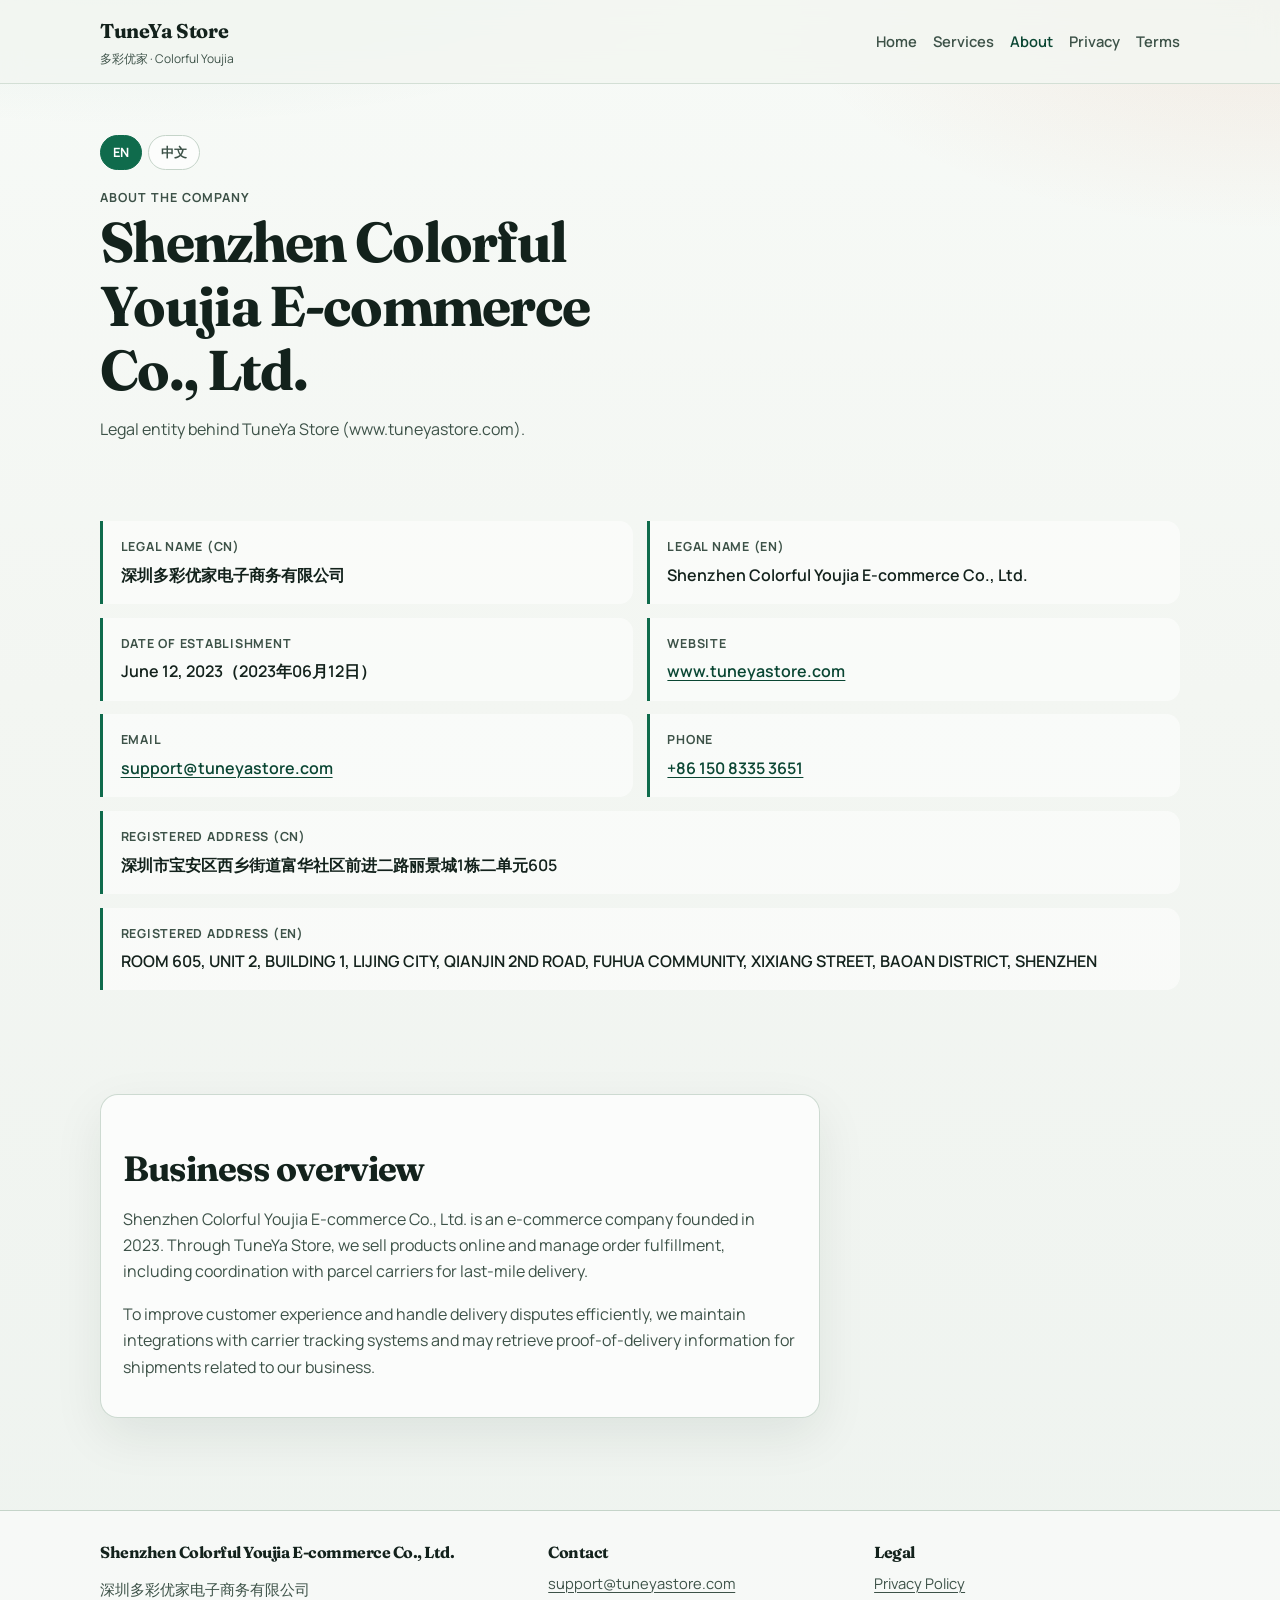
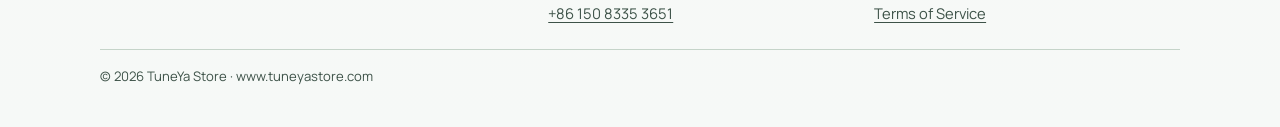
==== about.html @ a7aed3fa "Add TuneYa Store company website for carrier API review. Static bilingual site with privacy/terms fo" ====
<!DOCTYPE html>
<html lang="en">
<head>
  <meta charset="UTF-8" />
  <meta name="viewport" content="width=device-width, initial-scale=1" />
  <title>About | Shenzhen Colorful Youjia E-commerce Co., Ltd.</title>
  <meta name="description" content="Company information for Shenzhen Colorful Youjia E-commerce Co., Ltd. (TuneYa Store)." />
  <link rel="canonical" href="https://www.tuneyastore.com/about.html" />
  <link rel="preconnect" href="https://fonts.googleapis.com" />
  <link rel="preconnect" href="https://fonts.gstatic.com" crossorigin />
  <link href="https://fonts.googleapis.com/css2?family=Fraunces:opsz,wght@9..144,560;9..144,700&family=Manrope:wght@400;600;700&display=swap" rel="stylesheet" />
  <link rel="stylesheet" href="/assets/styles.css" />
</head>
<body>
  <header class="site-header">
    <div class="wrap nav">
      <a class="brand" href="/">
        <strong>TuneYa Store</strong>
        <span>多彩优家 · Colorful Youjia</span>
      </a>
      <nav>
        <ul class="nav-links">
          <li><a href="/"><span class="inline-lang" data-lang-block="en">Home</span><span class="inline-lang" data-lang-block="zh">首页</span></a></li>
          <li><a href="/services.html"><span class="inline-lang" data-lang-block="en">Services</span><span class="inline-lang" data-lang-block="zh">服务</span></a></li>
          <li><a href="/about.html" aria-current="page"><span class="inline-lang" data-lang-block="en">About</span><span class="inline-lang" data-lang-block="zh">关于</span></a></li>
          <li><a href="/privacy.html"><span class="inline-lang" data-lang-block="en">Privacy</span><span class="inline-lang" data-lang-block="zh">隐私</span></a></li>
          <li><a href="/terms.html"><span class="inline-lang" data-lang-block="en">Terms</span><span class="inline-lang" data-lang-block="zh">条款</span></a></li>
        </ul>
      </nav>
    </div>
  </header>

  <main class="wrap">
    <div class="page-hero">
      <div class="lang-switch" role="group" aria-label="Language">
        <button type="button" data-set-lang="en" aria-pressed="true">EN</button>
        <button type="button" data-set-lang="zh" aria-pressed="false">中文</button>
      </div>
      <div data-lang-block="en">
        <p class="eyebrow">About the company</p>
        <h1>Shenzhen Colorful Youjia E-commerce Co., Ltd.</h1>
        <p>Legal entity behind TuneYa Store (www.tuneyastore.com).</p>
      </div>
      <div data-lang-block="zh">
        <p class="eyebrow">关于公司</p>
        <h1>深圳多彩优家电子商务有限公司</h1>
        <p>TuneYa Store（www.tuneyastore.com）的运营主体。</p>
      </div>
    </div>

    <section class="section">
      <dl class="meta-grid">
        <div class="meta-item">
          <dt data-lang-block="en">Legal name (CN)</dt>
          <dt data-lang-block="zh">中文名称</dt>
          <dd>深圳多彩优家电子商务有限公司</dd>
        </div>
        <div class="meta-item">
          <dt data-lang-block="en">Legal name (EN)</dt>
          <dt data-lang-block="zh">英文名称</dt>
          <dd>Shenzhen Colorful Youjia E-commerce Co., Ltd.</dd>
        </div>
        <div class="meta-item">
          <dt data-lang-block="en">Date of establishment</dt>
          <dt data-lang-block="zh">成立日期</dt>
          <dd>June 12, 2023（2023年06月12日）</dd>
        </div>
        <div class="meta-item">
          <dt data-lang-block="en">Website</dt>
          <dt data-lang-block="zh">官网</dt>
          <dd><a href="https://www.tuneyastore.com">www.tuneyastore.com</a></dd>
        </div>
        <div class="meta-item">
          <dt data-lang-block="en">Email</dt>
          <dt data-lang-block="zh">邮箱</dt>
          <dd><a href="mailto:support@tuneyastore.com">support@tuneyastore.com</a></dd>
        </div>
        <div class="meta-item">
          <dt data-lang-block="en">Phone</dt>
          <dt data-lang-block="zh">电话</dt>
          <dd><a href="tel:+8615083353651">+86 150 8335 3651</a></dd>
        </div>
        <div class="meta-item" style="grid-column: 1 / -1">
          <dt data-lang-block="en">Registered address (CN)</dt>
          <dt data-lang-block="zh">注册地址（中文）</dt>
          <dd>深圳市宝安区西乡街道富华社区前进二路丽景城1栋二单元605</dd>
        </div>
        <div class="meta-item" style="grid-column: 1 / -1">
          <dt data-lang-block="en">Registered address (EN)</dt>
          <dt data-lang-block="zh">注册地址（英文）</dt>
          <dd>ROOM 605, UNIT 2, BUILDING 1, LIJING CITY, QIANJIN 2ND ROAD, FUHUA COMMUNITY, XIXIANG STREET, BAOAN DISTRICT, SHENZHEN</dd>
        </div>
      </dl>
    </section>

    <section class="section">
      <div class="panel prose">
        <div data-lang-block="en">
          <h2>Business overview</h2>
          <p>
            Shenzhen Colorful Youjia E-commerce Co., Ltd. is an e-commerce company founded in 2023.
            Through TuneYa Store, we sell products online and manage order fulfillment, including
            coordination with parcel carriers for last-mile delivery.
          </p>
          <p>
            To improve customer experience and handle delivery disputes efficiently, we maintain
            integrations with carrier tracking systems and may retrieve proof-of-delivery information
            for shipments related to our business.
          </p>
        </div>
        <div data-lang-block="zh">
          <h2>业务概述</h2>
          <p>
            深圳多彩优家电子商务有限公司成立于 2023 年，通过 TuneYa Store 开展线上零售与订单履约，
            并协调快递承运商完成尾程派送。
          </p>
          <p>
            为提升客户体验并高效处理派送争议，我们维护承运商轨迹对接能力，
            并可在业务相关运单范围内获取投递证明信息。
          </p>
        </div>
      </div>
    </section>
  </main>

  <footer class="site-footer">
    <div class="wrap footer-grid">
      <div>
        <h3>Shenzhen Colorful Youjia E-commerce Co., Ltd.</h3>
        <p>深圳多彩优家电子商务有限公司</p>
      </div>
      <div>
        <h3>Contact</h3>
        <ul>
          <li><a href="mailto:support@tuneyastore.com">support@tuneyastore.com</a></li>
          <li><a href="tel:+8615083353651">+86 150 8335 3651</a></li>
        </ul>
      </div>
      <div>
        <h3>Legal</h3>
        <ul>
          <li><a href="/privacy.html">Privacy Policy</a></li>
          <li><a href="/terms.html">Terms of Service</a></li>
        </ul>
      </div>
    </div>
    <div class="wrap legal-note">© <span id="year"></span> TuneYa Store · www.tuneyastore.com</div>
  </footer>
  <script src="/assets/site.js"></script>
</body>
</html>
---- assets/styles.css ----
:root {
  --ink: #13221c;
  --ink-soft: #3d5248;
  --paper: #f3f6f2;
  --paper-2: #e7efe8;
  --line: #c5d4c9;
  --brand: #0f6b4c;
  --brand-deep: #0a4633;
  --accent: #c45c26;
  --white: #ffffff;
  --shadow: 0 18px 50px rgba(19, 34, 28, 0.08);
  --radius: 18px;
  --max: 1080px;
  --font-display: "Fraunces", Georgia, serif;
  --font-body: "Manrope", "Segoe UI", sans-serif;
}

*,
*::before,
*::after {
  box-sizing: border-box;
}

html {
  scroll-behavior: smooth;
}

body {
  margin: 0;
  color: var(--ink);
  font-family: var(--font-body);
  font-size: 16px;
  line-height: 1.65;
  background:
    radial-gradient(1200px 500px at 10% -10%, rgba(15, 107, 76, 0.12), transparent 60%),
    radial-gradient(900px 420px at 100% 0%, rgba(196, 92, 38, 0.1), transparent 55%),
    linear-gradient(180deg, #f7faf7 0%, var(--paper) 40%, #eef3ef 100%);
  min-height: 100vh;
}

img {
  max-width: 100%;
  display: block;
}

a {
  color: var(--brand-deep);
  text-decoration-thickness: 1px;
  text-underline-offset: 3px;
}

a:hover {
  color: var(--accent);
}

.wrap {
  width: min(100% - 2rem, var(--max));
  margin-inline: auto;
}

.site-header {
  position: sticky;
  top: 0;
  z-index: 20;
  backdrop-filter: blur(14px);
  background: rgba(243, 246, 242, 0.86);
  border-bottom: 1px solid rgba(197, 212, 201, 0.7);
}

.nav {
  display: flex;
  align-items: center;
  justify-content: space-between;
  gap: 1rem;
  padding: 0.9rem 0;
}

.brand {
  display: flex;
  flex-direction: column;
  gap: 0.1rem;
  text-decoration: none;
  color: inherit;
}

.brand strong {
  font-family: var(--font-display);
  font-size: 1.25rem;
  letter-spacing: -0.02em;
}

.brand span {
  font-size: 0.75rem;
  color: var(--ink-soft);
}

.nav-links {
  display: flex;
  flex-wrap: wrap;
  gap: 0.35rem 1rem;
  list-style: none;
  margin: 0;
  padding: 0;
}

.nav-links a {
  text-decoration: none;
  color: var(--ink-soft);
  font-weight: 600;
  font-size: 0.92rem;
}

.nav-links a[aria-current="page"],
.nav-links a:hover {
  color: var(--brand-deep);
}

.hero {
  padding: 4.5rem 0 3rem;
}

.hero-grid {
  display: grid;
  gap: 2rem;
  align-items: end;
}

@media (min-width: 860px) {
  .hero-grid {
    grid-template-columns: 1.35fr 1fr;
  }
}

.eyebrow {
  display: inline-block;
  margin-bottom: 0.85rem;
  color: var(--brand);
  font-weight: 700;
  letter-spacing: 0.08em;
  text-transform: uppercase;
  font-size: 0.78rem;
}

h1,
h2,
h3 {
  font-family: var(--font-display);
  letter-spacing: -0.03em;
  line-height: 1.15;
  margin: 0 0 0.8rem;
}

h1 {
  font-size: clamp(2.2rem, 5vw, 3.5rem);
  max-width: 14ch;
}

h2 {
  font-size: clamp(1.6rem, 3vw, 2.2rem);
}

.lead {
  font-size: 1.08rem;
  color: var(--ink-soft);
  max-width: 42ch;
  margin: 0 0 1.5rem;
}

.actions {
  display: flex;
  flex-wrap: wrap;
  gap: 0.75rem;
}

.btn {
  display: inline-flex;
  align-items: center;
  justify-content: center;
  gap: 0.4rem;
  border-radius: 999px;
  padding: 0.85rem 1.25rem;
  font-weight: 700;
  text-decoration: none;
  border: 1px solid transparent;
  transition: transform 0.2s ease, background 0.2s ease, color 0.2s ease;
}

.btn:hover {
  transform: translateY(-1px);
}

.btn-primary {
  background: var(--brand);
  color: var(--white);
}

.btn-primary:hover {
  background: var(--brand-deep);
  color: var(--white);
}

.btn-ghost {
  background: transparent;
  border-color: var(--line);
  color: var(--ink);
}

.hero-panel {
  background: linear-gradient(160deg, var(--brand-deep), #145a42 55%, #1d6f52);
  color: #edf7f1;
  border-radius: calc(var(--radius) + 8px);
  padding: 1.5rem;
  box-shadow: var(--shadow);
  min-height: 280px;
  display: flex;
  flex-direction: column;
  justify-content: space-between;
  position: relative;
  overflow: hidden;
}

.hero-panel::after {
  content: "";
  position: absolute;
  inset: auto -20% -35% 35%;
  height: 220px;
  background: radial-gradient(circle, rgba(255, 255, 255, 0.18), transparent 65%);
  pointer-events: none;
}

.hero-panel h2 {
  font-size: 1.45rem;
  margin-bottom: 0.5rem;
}

.hero-panel p {
  margin: 0;
  color: rgba(237, 247, 241, 0.88);
}

.stat-row {
  display: grid;
  grid-template-columns: repeat(3, 1fr);
  gap: 0.75rem;
  margin-top: 1.5rem;
}

.stat {
  background: rgba(255, 255, 255, 0.1);
  border: 1px solid rgba(255, 255, 255, 0.16);
  border-radius: 14px;
  padding: 0.8rem;
}

.stat strong {
  display: block;
  font-family: var(--font-display);
  font-size: 1.15rem;
}

.stat span {
  font-size: 0.78rem;
  opacity: 0.85;
}

.section {
  padding: 2.75rem 0;
}

.section-head {
  margin-bottom: 1.5rem;
  max-width: 55ch;
}

.section-head p {
  margin: 0;
  color: var(--ink-soft);
}

.panel {
  background: rgba(255, 255, 255, 0.72);
  border: 1px solid rgba(197, 212, 201, 0.85);
  border-radius: var(--radius);
  padding: 1.35rem 1.4rem;
  box-shadow: var(--shadow);
}

.stack > * + * {
  margin-top: 1rem;
}

.feature-list {
  display: grid;
  gap: 1rem;
}

@media (min-width: 760px) {
  .feature-list {
    grid-template-columns: repeat(3, 1fr);
  }
}

.feature {
  padding: 1.2rem;
  border-radius: var(--radius);
  background: rgba(255, 255, 255, 0.65);
  border: 1px solid var(--line);
}

.feature h3 {
  font-size: 1.15rem;
}

.feature p {
  margin: 0;
  color: var(--ink-soft);
  font-size: 0.95rem;
}

.meta-grid {
  display: grid;
  gap: 0.85rem;
}

@media (min-width: 720px) {
  .meta-grid {
    grid-template-columns: 1fr 1fr;
  }
}

.meta-item {
  padding: 1rem 1.1rem;
  border-left: 3px solid var(--brand);
  background: rgba(255, 255, 255, 0.55);
  border-radius: 0 14px 14px 0;
}

.meta-item dt {
  font-size: 0.78rem;
  text-transform: uppercase;
  letter-spacing: 0.06em;
  color: var(--ink-soft);
  font-weight: 700;
}

.meta-item dd {
  margin: 0.25rem 0 0;
  font-weight: 600;
}

.prose {
  max-width: 72ch;
}

.prose h2 {
  margin-top: 2rem;
}

.prose p,
.prose li {
  color: var(--ink-soft);
}

.prose ul {
  padding-left: 1.2rem;
}

.page-hero {
  padding: 3.2rem 0 1.2rem;
}

.page-hero p {
  max-width: 55ch;
  color: var(--ink-soft);
  margin: 0;
}

.site-footer {
  margin-top: 3rem;
  border-top: 1px solid var(--line);
  background: rgba(255, 255, 255, 0.45);
  padding: 2rem 0 2.5rem;
}

.footer-grid {
  display: grid;
  gap: 1.25rem;
}

@media (min-width: 800px) {
  .footer-grid {
    grid-template-columns: 1.4fr 1fr 1fr;
  }
}

.site-footer h3 {
  font-size: 1rem;
  margin-bottom: 0.55rem;
}

.site-footer p,
.site-footer li,
.site-footer a {
  color: var(--ink-soft);
  font-size: 0.92rem;
}

.site-footer ul {
  list-style: none;
  margin: 0;
  padding: 0;
}

.site-footer li + li {
  margin-top: 0.35rem;
}

.legal-note {
  margin-top: 1.5rem;
  padding-top: 1rem;
  border-top: 1px solid var(--line);
  font-size: 0.82rem;
  color: var(--ink-soft);
}

.lang-switch {
  display: inline-flex;
  gap: 0.35rem;
  margin-bottom: 0.85rem;
}

.lang-switch button {
  border: 1px solid var(--line);
  background: rgba(255, 255, 255, 0.7);
  border-radius: 999px;
  padding: 0.35rem 0.75rem;
  font: inherit;
  font-size: 0.8rem;
  font-weight: 700;
  cursor: pointer;
  color: var(--ink-soft);
}

.lang-switch button[aria-pressed="true"] {
  background: var(--brand);
  border-color: var(--brand);
  color: white;
}

[data-lang-block] {
  display: none;
}

html[lang="en"] [data-lang-block="en"],
html[lang="zh"] [data-lang-block="zh"] {
  display: block;
}

html[lang="en"] .nav [data-lang-block="en"],
html[lang="zh"] .nav [data-lang-block="zh"],
html[lang="en"] .inline-lang[data-lang-block="en"],
html[lang="zh"] .inline-lang[data-lang-block="zh"] {
  display: inline;
}
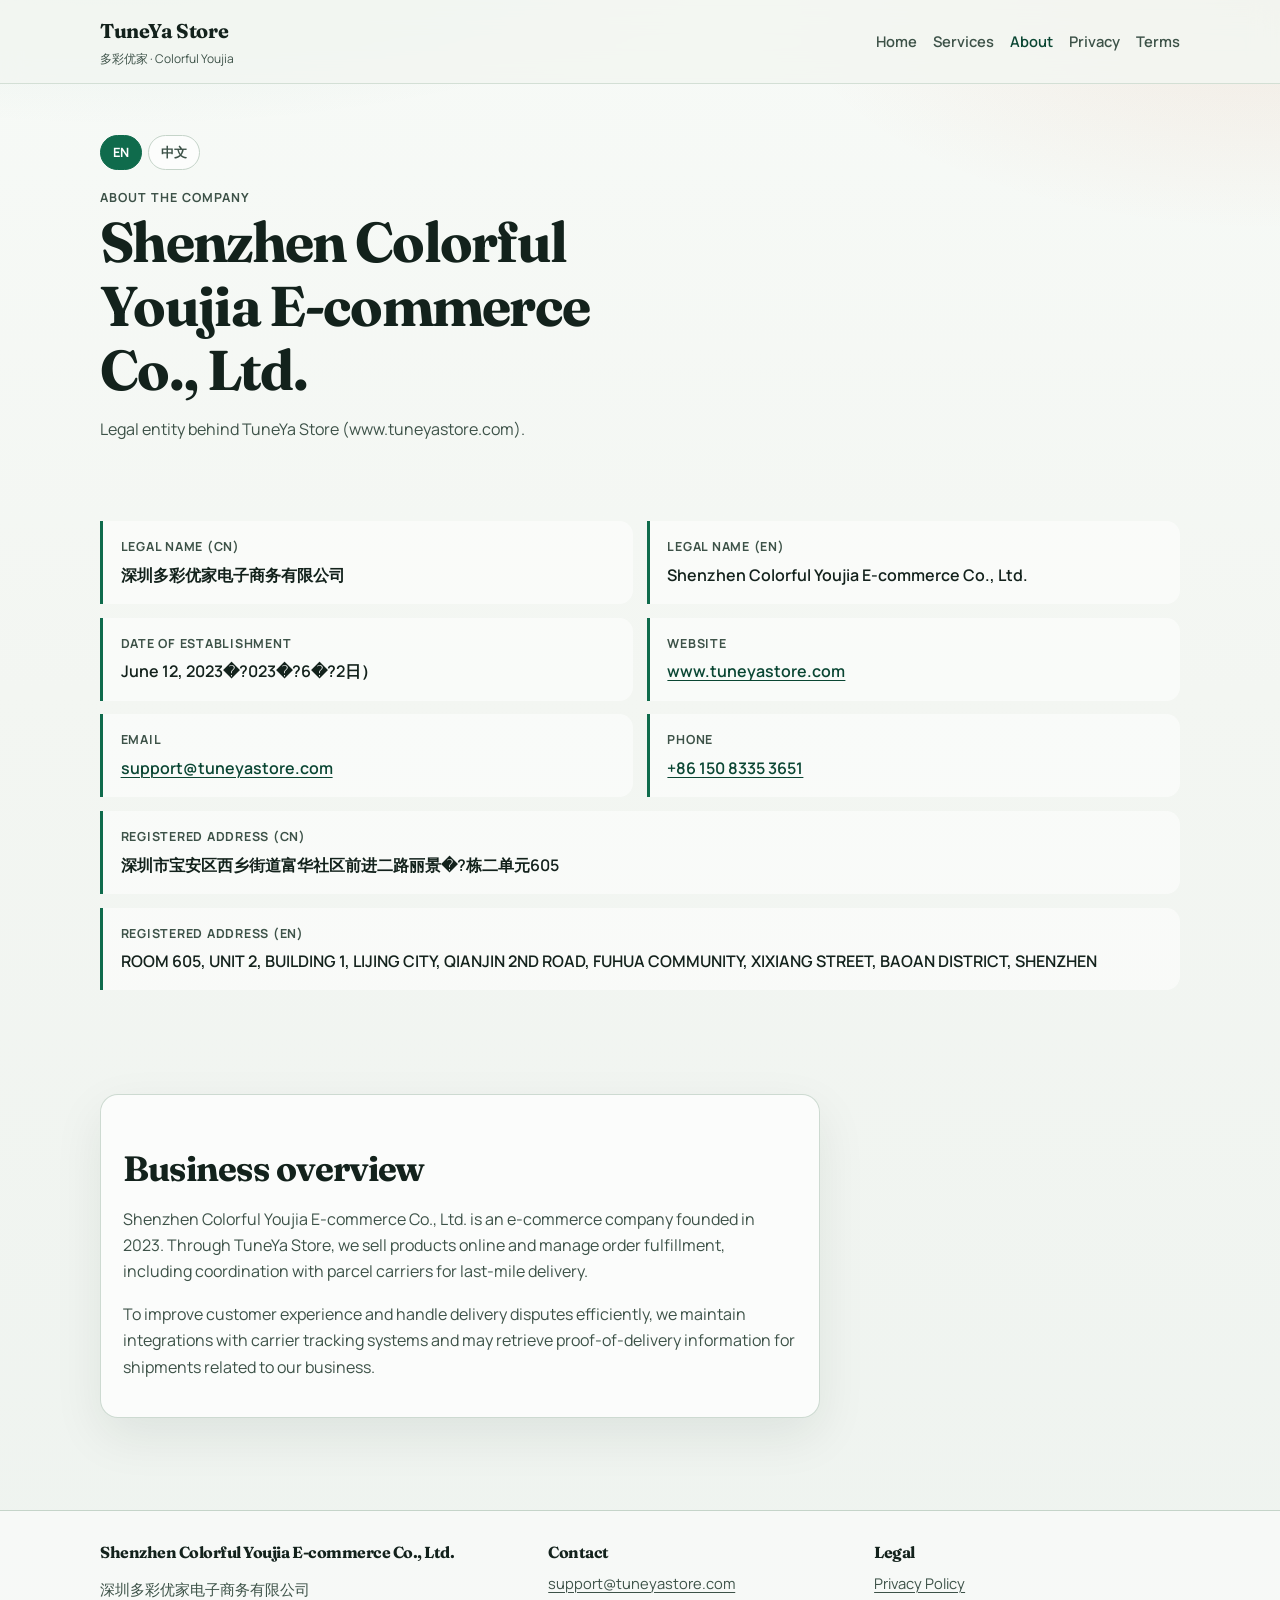
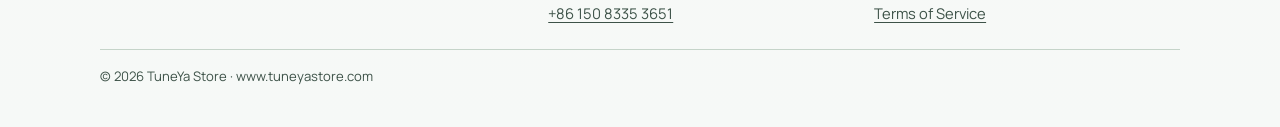
==== commit c74c60f9: "Fix blank English text on first page load. Show EN by default in CSS and switch languages via data-u" ====
--- a/about.html
+++ b/about.html
@@ -1,5 +1,5 @@
 <!DOCTYPE html>
-<html lang="en">
+<html lang="en" data-ui-lang="en">
 <head>
   <meta charset="UTF-8" />
   <meta name="viewport" content="width=device-width, initial-scale=1" />
@@ -44,7 +44,7 @@
       <div data-lang-block="zh">
         <p class="eyebrow">关于公司</p>
         <h1>深圳多彩优家电子商务有限公司</h1>
-        <p>TuneYa Store（www.tuneyastore.com）的运营主体。</p>
+        <p>TuneYa Store（www.tuneyastore.com）的运营主体�?/p>
       </div>
     </div>
 
@@ -63,7 +63,7 @@
         <div class="meta-item">
           <dt data-lang-block="en">Date of establishment</dt>
           <dt data-lang-block="zh">成立日期</dt>
-          <dd>June 12, 2023（2023年06月12日）</dd>
+          <dd>June 12, 2023�?023�?6�?2日）</dd>
         </div>
         <div class="meta-item">
           <dt data-lang-block="en">Website</dt>
@@ -83,7 +83,7 @@
         <div class="meta-item" style="grid-column: 1 / -1">
           <dt data-lang-block="en">Registered address (CN)</dt>
           <dt data-lang-block="zh">注册地址（中文）</dt>
-          <dd>深圳市宝安区西乡街道富华社区前进二路丽景城1栋二单元605</dd>
+          <dd>深圳市宝安区西乡街道富华社区前进二路丽景�?栋二单元605</dd>
         </div>
         <div class="meta-item" style="grid-column: 1 / -1">
           <dt data-lang-block="en">Registered address (EN)</dt>
@@ -111,12 +111,12 @@
         <div data-lang-block="zh">
           <h2>业务概述</h2>
           <p>
-            深圳多彩优家电子商务有限公司成立于 2023 年，通过 TuneYa Store 开展线上零售与订单履约，
-            并协调快递承运商完成尾程派送。
+            深圳多彩优家电子商务有限公司成立�?2023 年，通过 TuneYa Store 开展线上零售与订单履约�?
+            并协调快递承运商完成尾程派送�?
           </p>
           <p>
             为提升客户体验并高效处理派送争议，我们维护承运商轨迹对接能力，
-            并可在业务相关运单范围内获取投递证明信息。
+            并可在业务相关运单范围内获取投递证明信息�?
           </p>
         </div>
       </div>
--- a/assets/styles.css
+++ b/assets/styles.css
@@ -447,18 +447,40 @@
   color: white;
 }
 
-[data-lang-block] {
+/* Default: English visible even before JS (avoids blank first paint) */
+[data-lang-block="zh"] {
   display: none;
 }
 
-html[lang="en"] [data-lang-block="en"],
-html[lang="zh"] [data-lang-block="zh"] {
+[data-lang-block="en"] {
   display: block;
 }
 
-html[lang="en"] .nav [data-lang-block="en"],
-html[lang="zh"] .nav [data-lang-block="zh"],
-html[lang="en"] .inline-lang[data-lang-block="en"],
-html[lang="zh"] .inline-lang[data-lang-block="zh"] {
+.inline-lang[data-lang-block="en"],
+.nav [data-lang-block="en"] {
   display: inline;
 }
+
+.inline-lang[data-lang-block="zh"],
+.nav [data-lang-block="zh"] {
+  display: none;
+}
+
+/* Chinese UI mode via data-ui-lang (set by site.js) */
+html[data-ui-lang="zh"] [data-lang-block="en"] {
+  display: none;
+}
+
+html[data-ui-lang="zh"] [data-lang-block="zh"] {
+  display: block;
+}
+
+html[data-ui-lang="zh"] .inline-lang[data-lang-block="zh"],
+html[data-ui-lang="zh"] .nav [data-lang-block="zh"] {
+  display: inline;
+}
+
+html[data-ui-lang="zh"] .inline-lang[data-lang-block="en"],
+html[data-ui-lang="zh"] .nav [data-lang-block="en"] {
+  display: none;
+}
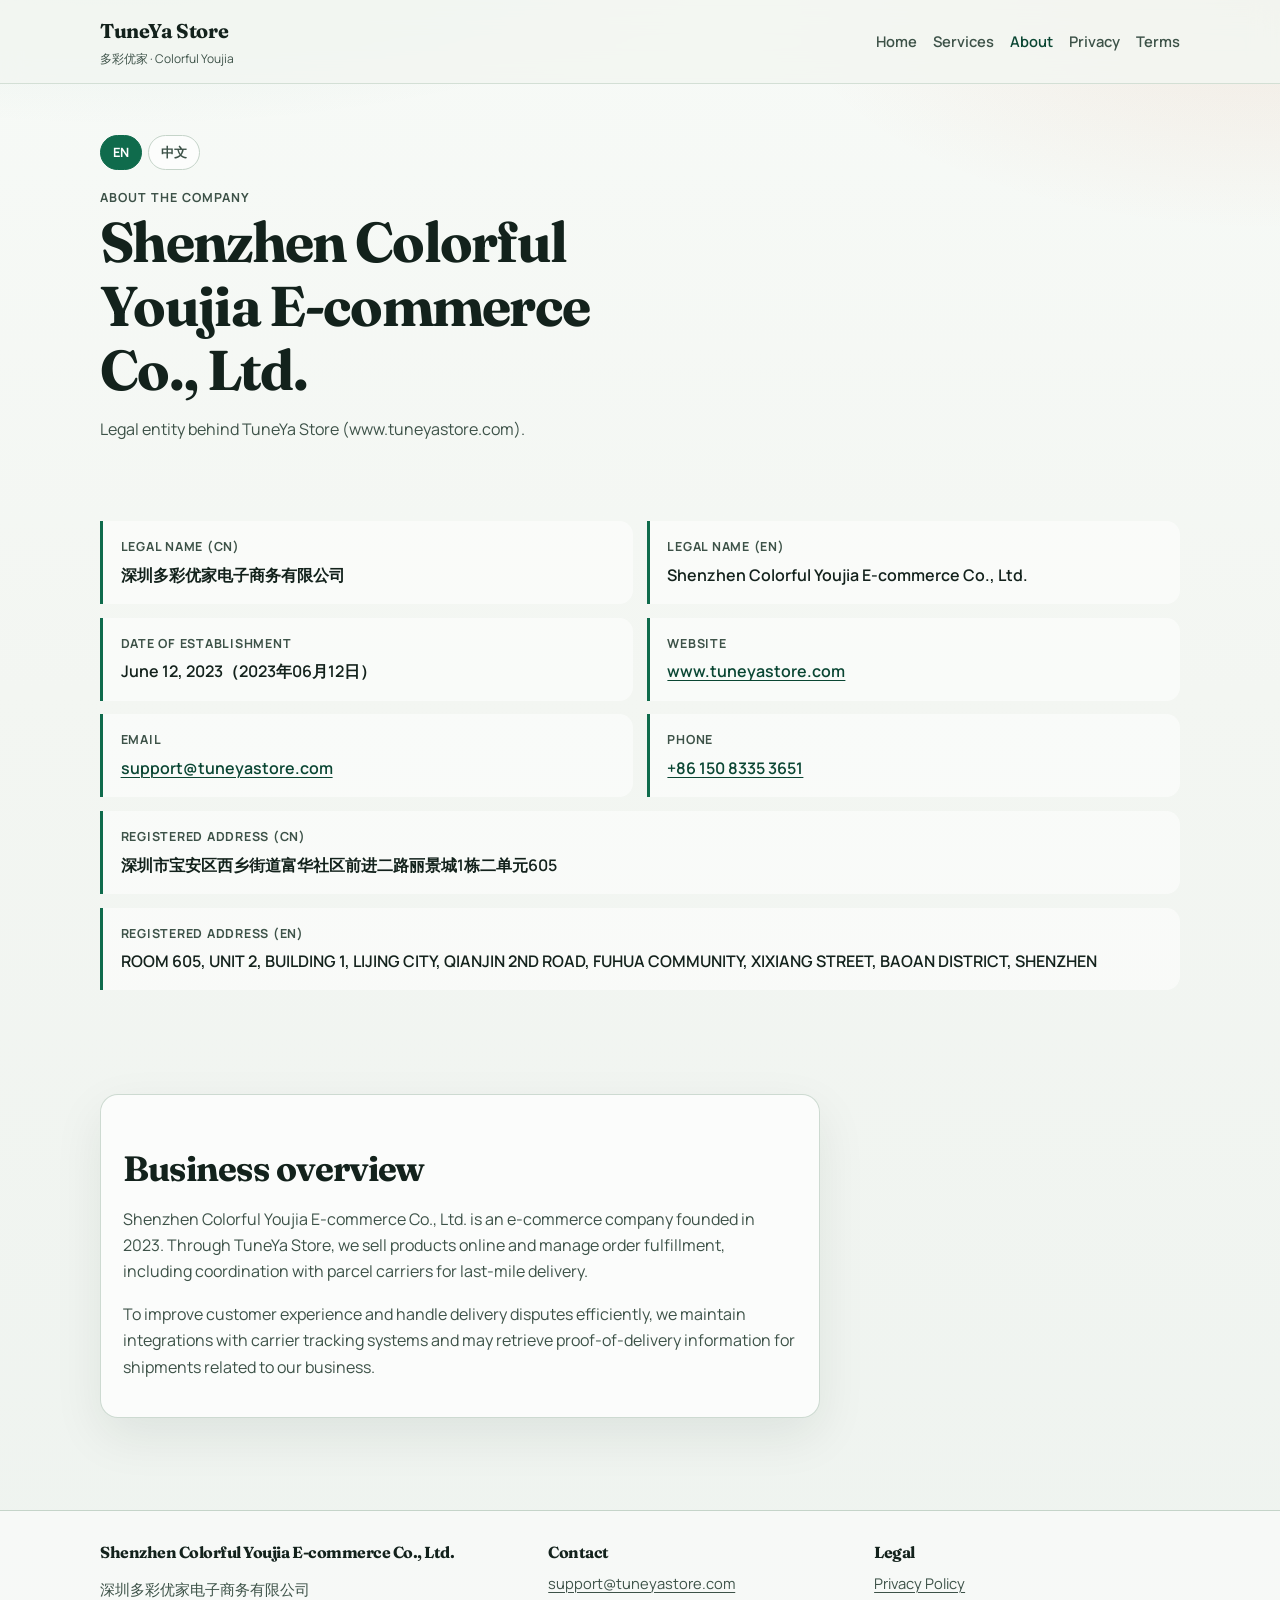
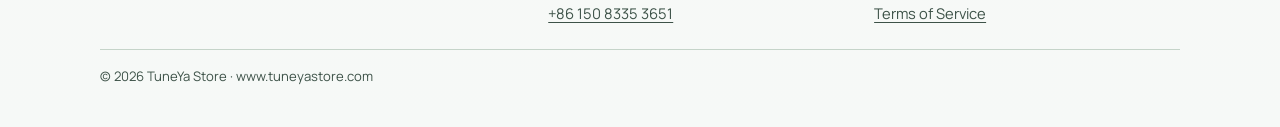
==== commit 0a7f8080: "Restore UTF-8 HTML and keep English-first language fix. PowerShell Set-Content had corrupted Chinese" ====
--- a/about.html
+++ b/about.html
@@ -44,7 +44,7 @@
       <div data-lang-block="zh">
         <p class="eyebrow">关于公司</p>
         <h1>深圳多彩优家电子商务有限公司</h1>
-        <p>TuneYa Store（www.tuneyastore.com）的运营主体�?/p>
+        <p>TuneYa Store（www.tuneyastore.com）的运营主体。</p>
       </div>
     </div>
 
@@ -63,7 +63,7 @@
         <div class="meta-item">
           <dt data-lang-block="en">Date of establishment</dt>
           <dt data-lang-block="zh">成立日期</dt>
-          <dd>June 12, 2023�?023�?6�?2日）</dd>
+          <dd>June 12, 2023（2023年06月12日）</dd>
         </div>
         <div class="meta-item">
           <dt data-lang-block="en">Website</dt>
@@ -83,7 +83,7 @@
         <div class="meta-item" style="grid-column: 1 / -1">
           <dt data-lang-block="en">Registered address (CN)</dt>
           <dt data-lang-block="zh">注册地址（中文）</dt>
-          <dd>深圳市宝安区西乡街道富华社区前进二路丽景�?栋二单元605</dd>
+          <dd>深圳市宝安区西乡街道富华社区前进二路丽景城1栋二单元605</dd>
         </div>
         <div class="meta-item" style="grid-column: 1 / -1">
           <dt data-lang-block="en">Registered address (EN)</dt>
@@ -111,12 +111,12 @@
         <div data-lang-block="zh">
           <h2>业务概述</h2>
           <p>
-            深圳多彩优家电子商务有限公司成立�?2023 年，通过 TuneYa Store 开展线上零售与订单履约�?
-            并协调快递承运商完成尾程派送�?
+            深圳多彩优家电子商务有限公司成立于 2023 年，通过 TuneYa Store 开展线上零售与订单履约，
+            并协调快递承运商完成尾程派送。
           </p>
           <p>
             为提升客户体验并高效处理派送争议，我们维护承运商轨迹对接能力，
-            并可在业务相关运单范围内获取投递证明信息�?
+            并可在业务相关运单范围内获取投递证明信息。
           </p>
         </div>
       </div>
